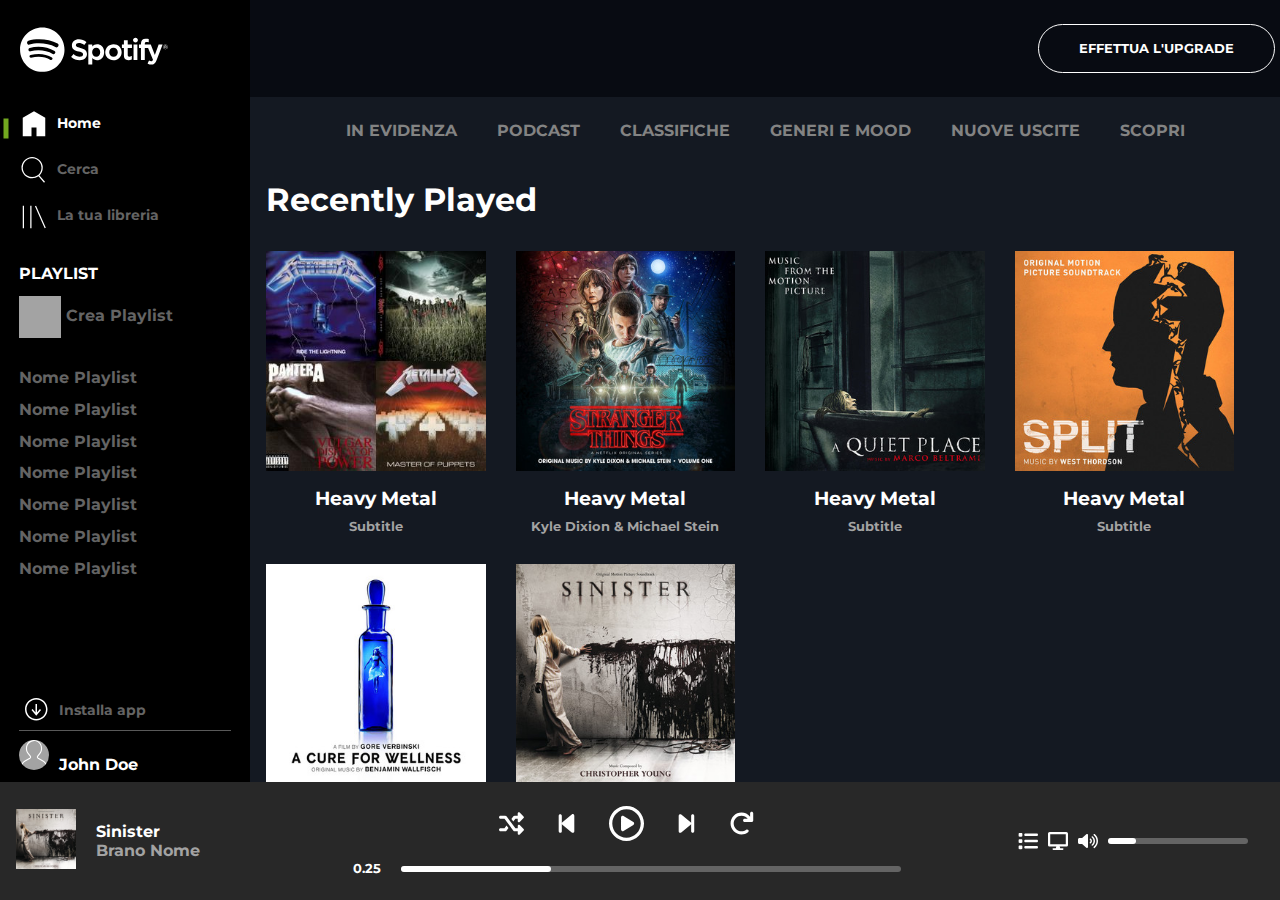
==== index.html @ 0436dc45 "Added other songs row" ====
<!DOCTYPE html>
<html lang="en">

<head>
    <meta charset="UTF-8">
    <meta http-equiv="X-UA-Compatible" content="IE=edge">
    <meta name="viewport" content="width=device-width, initial-scale=1.0">
    <title>Document</title>
    <link rel="preconnect" href="https://fonts.googleapis.com">
    <link rel="preconnect" href="https://fonts.gstatic.com" crossorigin>
    <link href="https://fonts.googleapis.com/css2?family=Montserrat:wght@400;700&display=swap" rel="stylesheet">
    <link rel="stylesheet" href="https://cdnjs.cloudflare.com/ajax/libs/font-awesome/6.1.1/css/all.min.css" integrity="sha512-KfkfwYDsLkIlwQp6LFnl8zNdLGxu9YAA1QvwINks4PhcElQSvqcyVLLD9aMhXd13uQjoXtEKNosOWaZqXgel0g==" crossorigin="anonymous" referrerpolicy="no-referrer" />  
    <link rel="stylesheet" href="css/style.css">
</head>

<body>

  <!-- Main container of all the web-app-->
  <div class="app">  

    <!--  div  of  all the "upper" content-->
    <div class="flex-grow d-flex">

      <!-- sidebar -->
      <div class="sidebar">
            <!-- sidebar content -->
            <div class="sidebar-logo">
                <img class="logo" src="img/images/logo.svg" alt="logo spotify">
            </div>
            <div class="sidebar-switch-section">
                <ul>
                    <li class="text-white"><img src="img/images/home.svg"" alt=""><span class="sidebar-switch-section-name">Home</span></li>
                    <li><img src="img/images/search.svg" alt=""><span class="sidebar-switch-section-name">Cerca</span></li>
                    <li><img src="img/images/libreria.svg" alt=""><span class="sidebar-switch-section-name">La tua libreria</span></li>
                </ul>
            </div>

            <div class="playlist flex-grow">
                <h1 class="text-medium ">PLAYLIST</h1>
                <div class="playlist-square"><i class="square-add fa-solid fa-plus"></i></div>
                <span>Crea Playlist</span>

                <ol>
                    <li>Nome Playlist</li>
                    <li>Nome Playlist</li>
                    <li>Nome Playlist</li>
                    <li>Nome Playlist</li>
                    <li>Nome Playlist</li>
                    <li>Nome Playlist</li>
                    <li>Nome Playlist</li>
                </ol>
            </div>

           <div class="user-info">
               <div class="upper-info">
                <img src="img/images/download.svg" alt=""><span> Installa app</span>
                </div>
                <div class="bottom-info">
                    <img src="img/images/profile.svg" alt=""><span class="text-white">John Doe</span>
                </div>
           </div>

      </div>
      <!-- end of the sidebar -->

      <!-- app content which includes topbar and all the songs-->
      <div class="d-flex flex-grow flex-col">
        <!-- navbar with the uppgrade button -->
        <div class="topbar">
            <button>EFFETTUA L'UPGRADE</button>
        </div>
        <!-- end of the navbar -->
        
        <!-- contents of the songs and the main content of the webapp -->
        <div class="flex-grow overflow-auto songs-container">
          <!-- navbar for different categories "podcast rankings ..." -->
          <div class="nav-categories">
              <ul>
                <li>In evidenza</li>
                <li>Podcast</li>
                <li>Classifiche</li>
                <li>generi e mood</li>
                <li>nuove uscite</li>
                <li>scopri</li>
              </ul>
          </div>
          <!-- END OF NAV-CATEGORIES -->

          <!-- songs content -->
          <h1>Recently Played</h1>
          <div class="row">
            <div class="square">
              <div class="square-img">
              <img src="img/images/metal_lifting.jpg" alt="">
              </div>
              <div class="color"></div>
              <div class="square-text">
                <h1 class="">Heavy Metal</h1>
                <h2 class="text-small">Subtitle</h2>
              </div>
            </div>
            <div class="square">
              <div class="square-img">
              <img src="img/images/stranger.jpeg" alt="">
              </div>
              <div class="color"></div>
              <div class="square-text">
                <h1 class="">Heavy Metal</h1>
                <h2 class="text-small">Kyle Dixion & Michael Stein</h2>
              </div>
            </div>

            <div class="square">
              <div class="square-img">
              <img src="img/images/aquietplace.jpeg" alt="">
              </div>
              <div class="color"></div>
              <div class="square-text">
                <h1 class="">Heavy Metal</h1>
                <h2 class="text-small">Subtitle</h2>
              </div>
            </div>

            <div class="square">
              <div class="square-img">
              <img src="img/images/split.jpeg" alt="">
              </div>
              <div class="color"></div>
              <div class="square-text">
                <h1 class="">Heavy Metal</h1>
                <h2 class="text-small">Subtitle</h2>
              </div>
            </div>
            

            <div class="square">
              <div class="square-img">
              <img src="img/images/cure.jpeg" alt="">
              </div>
              <div class="color"></div>
              <div class="square-text">
                <h1 class="">Heavy Metal</h1>
                <h2 class="text-small">Subtitle</h2>
              </div>
            </div>


            
            <div class="square">
              <div class="square-img">
              <img src="img/images/sinister.jpeg" alt="">
              </div>
              <div class="color"></div>
              <div class="square-text">
                <h1 class="">Heavy Metal</h1>
                <h2 class="text-small">Subtitle</h2>
              </div>
            </div>
          </div>

          <h1>Recently Played</h1>
          <div class="row">
            <div class="square">
              <div class="square-img">
              <img src="img/images/metal_lifting.jpg" alt="">
              </div>
              <div class="color"></div>
              <div class="square-text">
                <h1 class="">Heavy Metal</h1>
                <h2 class="text-small">Subtitle</h2>
              </div>
            </div>
            <div class="square">
              <div class="square-img">
              <img src="img/images/stranger.jpeg" alt="">
              </div>
              <div class="color"></div>
              <div class="square-text">
                <h1 class="">Heavy Metal</h1>
                <h2 class="text-small">Kyle Dixion & Michael Stein</h2>
              </div>
            </div>

            <div class="square">
              <div class="square-img">
              <img src="img/images/aquietplace.jpeg" alt="">
              </div>
              <div class="color"></div>
              <div class="square-text">
                <h1 class="">Heavy Metal</h1>
                <h2 class="text-small">Subtitle</h2>
              </div>
            </div>

            <div class="square">
              <div class="square-img">
              <img src="img/images/split.jpeg" alt="">
              </div>
              <div class="color"></div>
              <div class="square-text">
                <h1 class="">Heavy Metal</h1>
                <h2 class="text-small">Subtitle</h2>
              </div>
            </div>
            

            <div class="square">
              <div class="square-img">
              <img src="img/images/cure.jpeg" alt="">
              </div>
              <div class="color"></div>
              <div class="square-text">
                <h1 class="">Heavy Metal</h1>
                <h2 class="text-small">Subtitle</h2>
              </div>
            </div>


            
            <div class="square">
              <div class="square-img">
              <img src="img/images/sinister.jpeg" alt="">
              </div>
              <div class="color"></div>
              <div class="square-text">
                <h1 class="">Heavy Metal</h1>
                <h2 class="text-small">Subtitle</h2>
              </div>
            </div>
          </div>




          








        </div>
          <!-- ends of the song content -->

      </div>
    </div>
    <!-- end of the "upper" content -->

    <!-- bottom player of the songs -->
    <div class="bottom-player">
      <div class="player-content">
        <div class="player-left">
            <div class="player-left-img">
              <img src="img/images/sinister.jpeg" alt="">
            </div>
            <div class="player-left-title">
              <h1 class="text-medium">Sinister</h1>
              <h2 class="text-medium">Brano Nome</h2>
            </div>
            <div class="player-left-icons">
              <i class="fa-regular fa-heart"></i>
              <i class="fa-regular fa-folder"></i>
            </div>

        </div>

        <div class="player-middle">
            <div class="player-middle-top">
              <svg xmlns="http://www.w3.org/2000/svg" viewBox="0 0 512 512"><!--! Font Awesome Pro 6.1.1 by @fontawesome - https://fontawesome.com License - https://fontawesome.com/license (Commercial License) Copyright 2022 Fonticons, Inc. --><path d="M424.1 287c-15.13-15.12-40.1-4.426-40.1 16.97V352H336L153.6 108.8C147.6 100.8 138.1 96 128 96H32C14.31 96 0 110.3 0 128s14.31 32 32 32h80l182.4 243.2C300.4 411.3 309.9 416 320 416h63.97v47.94c0 21.39 25.86 32.12 40.99 17l79.1-79.98c9.387-9.387 9.387-24.59 0-33.97L424.1 287zM336 160h47.97v48.03c0 21.39 25.87 32.09 40.1 16.97l79.1-79.98c9.387-9.391 9.385-24.59-.0013-33.97l-79.1-79.98c-15.13-15.12-40.99-4.391-40.99 17V96H320c-10.06 0-19.56 4.75-25.59 12.81L254 162.7L293.1 216L336 160zM112 352H32c-17.69 0-32 14.31-32 32s14.31 32 32 32h96c10.06 0 19.56-4.75 25.59-12.81l40.4-53.87L154 296L112 352z"/></svg>
              <svg xmlns="http://www.w3.org/2000/svg" viewBox="0 0 320 512"><!--! Font Awesome Pro 6.1.1 by @fontawesome - https://fontawesome.com License - https://fontawesome.com/license (Commercial License) Copyright 2022 Fonticons, Inc. --><path d="M31.1 64.03c-17.67 0-31.1 14.33-31.1 32v319.9c0 17.67 14.33 32 32 32C49.67 447.1 64 433.6 64 415.1V96.03C64 78.36 49.67 64.03 31.1 64.03zM267.5 71.41l-192 159.1C67.82 237.8 64 246.9 64 256c0 9.094 3.82 18.18 11.44 24.62l192 159.1c20.63 17.12 52.51 2.75 52.51-24.62v-319.9C319.1 68.66 288.1 54.28 267.5 71.41z"/></svg>
              <svg xmlns="http://www.w3.org/2000/svg" viewBox="0 0 512 512"><!--! Font Awesome Pro 6.1.1 by @fontawesome - https://fontawesome.com License - https://fontawesome.com/license (Commercial License) Copyright 2022 Fonticons, Inc. --><path d="M188.3 147.1C195.8 142.8 205.1 142.1 212.5 147.5L356.5 235.5C363.6 239.9 368 247.6 368 256C368 264.4 363.6 272.1 356.5 276.5L212.5 364.5C205.1 369 195.8 369.2 188.3 364.9C180.7 360.7 176 352.7 176 344V167.1C176 159.3 180.7 151.3 188.3 147.1V147.1zM512 256C512 397.4 397.4 512 256 512C114.6 512 0 397.4 0 256C0 114.6 114.6 0 256 0C397.4 0 512 114.6 512 256zM256 48C141.1 48 48 141.1 48 256C48 370.9 141.1 464 256 464C370.9 464 464 370.9 464 256C464 141.1 370.9 48 256 48z"/></svg>
              <svg xmlns="http://www.w3.org/2000/svg" viewBox="0 0 320 512"><!--! Font Awesome Pro 6.1.1 by @fontawesome - https://fontawesome.com License - https://fontawesome.com/license (Commercial License) Copyright 2022 Fonticons, Inc. --><path d="M287.1 447.1c17.67 0 31.1-14.33 31.1-32V96.03c0-17.67-14.33-32-32-32c-17.67 0-31.1 14.33-31.1 31.1v319.9C255.1 433.6 270.3 447.1 287.1 447.1zM52.51 440.6l192-159.1c7.625-6.436 11.43-15.53 11.43-24.62c0-9.094-3.809-18.18-11.43-24.62l-192-159.1C31.88 54.28 0 68.66 0 96.03v319.9C0 443.3 31.88 457.7 52.51 440.6z"/></svg>
              <svg xmlns="http://www.w3.org/2000/svg" viewBox="0 0 512 512"><!--! Font Awesome Pro 6.1.1 by @fontawesome - https://fontawesome.com License - https://fontawesome.com/license (Commercial License) Copyright 2022 Fonticons, Inc. --><path d="M496 48V192c0 17.69-14.31 32-32 32H320c-17.69 0-32-14.31-32-32s14.31-32 32-32h63.39c-29.97-39.7-77.25-63.78-127.6-63.78C167.7 96.22 96 167.9 96 256s71.69 159.8 159.8 159.8c34.88 0 68.03-11.03 95.88-31.94c14.22-10.53 34.22-7.75 44.81 6.375c10.59 14.16 7.75 34.22-6.375 44.81c-39.03 29.28-85.36 44.86-134.2 44.86C132.5 479.9 32 379.4 32 256s100.5-223.9 223.9-223.9c69.15 0 134 32.47 176.1 86.12V48c0-17.69 14.31-32 32-32S496 30.31 496 48z"/></svg>
            </div>  
            <div class="player-middle-bottom">
              <span class="text-white text-small">0.25</span>
              <div class="timebar">
                <div class="timebar-i"></div>
              </div>
            </div>
        </div>


        <div class="player-right">
          <svg xmlns="http://www.w3.org/2000/svg" viewBox="0 0 512 512"><!--! Font Awesome Pro 6.1.1 by @fontawesome - https://fontawesome.com License - https://fontawesome.com/license (Commercial License) Copyright 2022 Fonticons, Inc. --><path d="M88 48C101.3 48 112 58.75 112 72V120C112 133.3 101.3 144 88 144H40C26.75 144 16 133.3 16 120V72C16 58.75 26.75 48 40 48H88zM480 64C497.7 64 512 78.33 512 96C512 113.7 497.7 128 480 128H192C174.3 128 160 113.7 160 96C160 78.33 174.3 64 192 64H480zM480 224C497.7 224 512 238.3 512 256C512 273.7 497.7 288 480 288H192C174.3 288 160 273.7 160 256C160 238.3 174.3 224 192 224H480zM480 384C497.7 384 512 398.3 512 416C512 433.7 497.7 448 480 448H192C174.3 448 160 433.7 160 416C160 398.3 174.3 384 192 384H480zM16 232C16 218.7 26.75 208 40 208H88C101.3 208 112 218.7 112 232V280C112 293.3 101.3 304 88 304H40C26.75 304 16 293.3 16 280V232zM88 368C101.3 368 112 378.7 112 392V440C112 453.3 101.3 464 88 464H40C26.75 464 16 453.3 16 440V392C16 378.7 26.75 368 40 368H88z"/></svg>
          <svg xmlns="http://www.w3.org/2000/svg" viewBox="0 0 576 512"><!--! Font Awesome Pro 6.1.1 by @fontawesome - https://fontawesome.com License - https://fontawesome.com/license (Commercial License) Copyright 2022 Fonticons, Inc. --><path d="M528 0h-480C21.5 0 0 21.5 0 48v320C0 394.5 21.5 416 48 416h192L224 464H152C138.8 464 128 474.8 128 488S138.8 512 152 512h272c13.25 0 24-10.75 24-24s-10.75-24-24-24H352L336 416h192c26.5 0 48-21.5 48-48v-320C576 21.5 554.5 0 528 0zM512 352H64V64h448V352z"/></svg>
          <svg xmlns="http://www.w3.org/2000/svg" viewBox="0 0 640 512"><!--! Font Awesome Pro 6.1.1 by @fontawesome - https://fontawesome.com License - https://fontawesome.com/license (Commercial License) Copyright 2022 Fonticons, Inc. --><path d="M412.6 182c-10.28-8.334-25.41-6.867-33.75 3.402c-8.406 10.24-6.906 25.35 3.375 33.74C393.5 228.4 400 241.8 400 255.1c0 14.17-6.5 27.59-17.81 36.83c-10.28 8.396-11.78 23.5-3.375 33.74c4.719 5.806 11.62 8.802 18.56 8.802c5.344 0 10.75-1.779 15.19-5.399C435.1 311.5 448 284.6 448 255.1S435.1 200.4 412.6 182zM473.1 108.2c-10.22-8.334-25.34-6.898-33.78 3.34c-8.406 10.24-6.906 25.35 3.344 33.74C476.6 172.1 496 213.3 496 255.1s-19.44 82.1-53.31 110.7c-10.25 8.396-11.75 23.5-3.344 33.74c4.75 5.775 11.62 8.771 18.56 8.771c5.375 0 10.75-1.779 15.22-5.431C518.2 366.9 544 313 544 255.1S518.2 145 473.1 108.2zM534.4 33.4c-10.22-8.334-25.34-6.867-33.78 3.34c-8.406 10.24-6.906 25.35 3.344 33.74C559.9 116.3 592 183.9 592 255.1s-32.09 139.7-88.06 185.5c-10.25 8.396-11.75 23.5-3.344 33.74C505.3 481 512.2 484 519.2 484c5.375 0 10.75-1.779 15.22-5.431C601.5 423.6 640 342.5 640 255.1S601.5 88.34 534.4 33.4zM301.2 34.98c-11.5-5.181-25.01-3.076-34.43 5.29L131.8 160.1H48c-26.51 0-48 21.48-48 47.96v95.92c0 26.48 21.49 47.96 48 47.96h83.84l134.9 119.8C272.7 477 280.3 479.8 288 479.8c4.438 0 8.959-.9314 13.16-2.835C312.7 471.8 320 460.4 320 447.9V64.12C320 51.55 312.7 40.13 301.2 34.98z"/></svg>
          <div class="timebar">
            <div class="timebar-i"></div>
          </div>
        </div>

    </div>

  </div>











  </div>

</body>

</html>
---- css/style.css ----
/* Utilities classes and base structure styles  */

* {
  margin : 0 ; 
  padding : 0 ; 
  box-sizing : border-box ;
  font-family: 'Montserrat', sans-serif;
  font-weight: bold;
}

:root {
    --color-main : #141922;
    --color-player : #282828;
    --color-bar : #080B12;
    --color-black : #000000;
    --color-gray : #646464;
    --color-gray-light : #A3A3A3;
    --color-white : #fff;
    --text-medium : 1rem ;
    --text-big : 2.4rem ; 
    --text-small : 0.8rem;

}



.text-medium {
    font-size: var(--text-medium);
}

.text-big {
    font-size: var(--text-big);
}

.text-small {
    font-size: var(--text-small);
}

.text-white {
    color: #fff;
}


h1 {
    color: #fff;
}

h2 {
    color: #A3A3A3;
}

ul li , ol li {
    list-style-type: none;
}




.app {
    height: 100vh;
    display: flex;
    flex-direction: column;
}

.flex-grow {
    flex-grow: 1;
    overflow: hidden;
}

.d-flex {
    display: flex;
}

.flex-col {
    flex-direction: column;
}

.overflow-auto {
    overflow: auto;
}

.bottom-player {
    padding: 1.5rem 0;
    flex-shrink: 0;
    background: var(--color-player);
}


.topbar {
    padding: 1.5rem 0;
    flex-shrink: 0;
    background: var(--color-bar);
}
    
.sidebar {
    display: flex;
    flex-direction: column;
    flex-shrink: 0;
    width: 250px;
    background: var(--color-black);
    color: var(--color-gray);
    font-size: var(--text-medium);
    
}
  
.songs-container {
    background: var(--color-main);
}





/* ------------------------------------------  */

/* SIDEBAR STYLE */


.sidebar {
    padding: 0.5rem 1.2rem;
    gap: 25px;
}

.sidebar img:not(.logo) {
    width: 30px;
}

.logo {
    width: 150px;
    padding-top: 1.2rem;
}

.sidebar-switch-section ul li {
    padding: 0.5rem 0;
}

.sidebar-switch-section ul li:hover{
    color: var(--color-white);
    cursor: pointer;
}

.sidebar-switch-section ul li:first-child {
    position: relative;
}

.sidebar-switch-section ul li:first-child::after {
    content: '';
    width: 20px;
    height: 30px;
    transform: rotate(90deg) translateY(150px);
    border-bottom: solid 5px #72A81F;
    position: absolute;
    right: 50px;
    top: 10px ;
}


.sidebar-switch-section ul li img {
   margin-right: 0.5rem;
   vertical-align: middle;
}

.sidebar-switch-section ul li span {
    font-size: 0.9rem;
}

.playlist-square {
    width: 20px;
    height: 20px;
    background: var(--color-gray-light);
    font-size: 1.7rem;
    color: var(--color-black);
    text-align: center;
    font-weight: 700;
    padding: 1.3rem;
    position: relative;
    display: inline-block;
    margin-right: 0;
    vertical-align: middle;
}

.playlist-square i { 
    position: absolute;
    top: 50%;
    left: 50%;
    transform: translate(-50% , -50%);
}

.playlist-square:hover{
    background: var(--color-white);
    cursor: pointer;
}

.playlist-square:hover + span{
    color: var(--color-white);
    cursor: pointer;
}

.playlist h1 {
    margin-bottom: 0.8rem;
}

.playlist ol {
    margin-top: 1.5rem;
}

.playlist ol li{
    padding: 0.4rem 0;
}

.playlist ol li:hover{
    color: var(--color-white);
    cursor: pointer;
}


.user-info .upper-info {
    display: flex;
    gap: 10px;
    border-bottom: 1px solid rgba(100, 100, 100, 0.894);
    font-size: 0.9rem;
    align-items: center;
    padding-bottom: 0.3rem;
}

.user-info .upper-info img {
    vertical-align: middle;
}

.user-info .upper-info span:hover{
    color: var(--color-white);
    cursor: pointer;
}

.user-info .bottom-info {
   padding-top: 0.3rem;
    

}

.user-info .bottom-info img {
    margin-top: 0.3rem;
    width: 30px;
    height: 30px;
    border-radius: 50%;
    background: var(--color-gray-light);
    margin-right: 10px;
    
}


/* -------------------------------------------- */


/* TOPBAR STYLE */


.topbar button {
    float: right;
    border-radius: 25px;
    border: 1px solid #fff;
    background: transparent;
    color: #fff;
    margin-right: 0.3rem;
    font-size: 0.8rem;
    text-align: center;
    padding: 1rem 2.5rem;
}


.topbar button:hover {
    transform: scale(1.1);
}

/* -------------------------------------------- */


/* NAV CATEGORIES  STYLE */

.nav-categories {
    color: var(--color-gray-light);
    gap: 20px;
    font-size: 1rem;
    text-transform: uppercase;
}

.nav-categories ul {
    display: flex;
    flex-wrap: wrap;
    justify-content: center;
    align-items: center;
    padding: 0.1rem;
    color: rgb(131, 131, 131);
    padding: 1.5rem 1rem;
    gap: 40px;
}

.nav-categories ul li:hover{
    color: var(--color-white);
    cursor: pointer;
}

/* -------------------------------------------- */


/* SONGS CONTENT STYLE */


.songs-container h1 {
    padding: 1rem;
}


.row {
    display: flex;
    padding: 1rem;
    flex-wrap: wrap;
    gap : 30px ;

}



.square {
    aspect-ratio: 1/1;
    flex-basis: calc(100% / 6 - 30px );   
}



.square img {
    width: 100%;
    display: block;
}

.square .square-text {
    text-align: center;
    font-size: 0.6rem;
}

.square .square-text h1{
    padding-bottom: 0.6rem;
    font-size: 1.175rem;
}

.square-img {
    position: relative;
}

.square-img:hover::before  {
    cursor: pointer;
    content: "";
    position: absolute;
    top: 0;
    left: 0;
    bottom: 0;
    right: 0;
    background: rgba(0,0,0,0.5);
}


.square-img:hover::after  {
    font-family: "Font Awesome 5 Free";
    content: "\f144"; 
    position: absolute;
    font-size: 4rem;
    color: #fff;
    top: 50%;
    left: 50%;
    transform: translate(-50% , -50%);
}




@media screen and (max-width : 1300px) {

    .square {
        flex-basis: calc(100% / 4 - 30px);
    }
    
}


@media screen and (max-width : 900px) {

    .square {
        flex-basis: calc(100% / 2 - 30px);
    }
    
}


/* -------------------------------------------- */


/* PLAYERBAR SECTION STYLE */




.player-content {
    justify-content: space-between;
    display: flex;
    gap: 50px;
}


.player-left {
    padding: 0 1rem;
    display: flex;
    gap: 20px;
    align-items: center;
}

.player-left img {
    width: 60px;
   
}

.player-left-icons {
   padding-left: 1rem;
   display: flex;
   gap: 15px;
}

.player-left i{
    color: rgba(242, 242, 242, 0.525);
}


.player-middle {
    flex-grow: 1;
    display: flex;
    align-items: center;
    flex-direction: column;
    gap: 15px;
}

.player-middle-top {
    display: flex;
    gap: 30px;
    align-items: center;
    justify-content: center;
}

.player-middle-bottom {
    display: flex;
    gap: 20px;
    justify-content: center;
    align-items: center;
    margin-top: 0.3rem;
}

.player-middle svg {
    fill: #fff;
    width: 25px;
    height: 25px;
}

.player-middle svg:nth-child(3) {
    fill: #fff;
    width: 35px;
    height: 35px;
}

.timebar {
    height: 6px;
    border-radius: 20px;
    border: none;
    background: var(--color-gray);
  
}

.timebar-i {
    height: 6px;
    border-radius: 20px;
    border: none;
    background: #fff;
    width: 30%;
    
}

.player-middle .timebar {
    width: 500px;
}


.player-right {
    padding: 1rem 2rem;
    display: flex;
    align-items: center;
    gap: 10px;
}

.player-right svg {
    width: 20px;
    height: 20px;
    fill: #fff;
}

.player-right .timebar {
    width: 140px;
}

.player-right .timebar-i {
    width: 20%;
}

/* -------------------------------------------- */
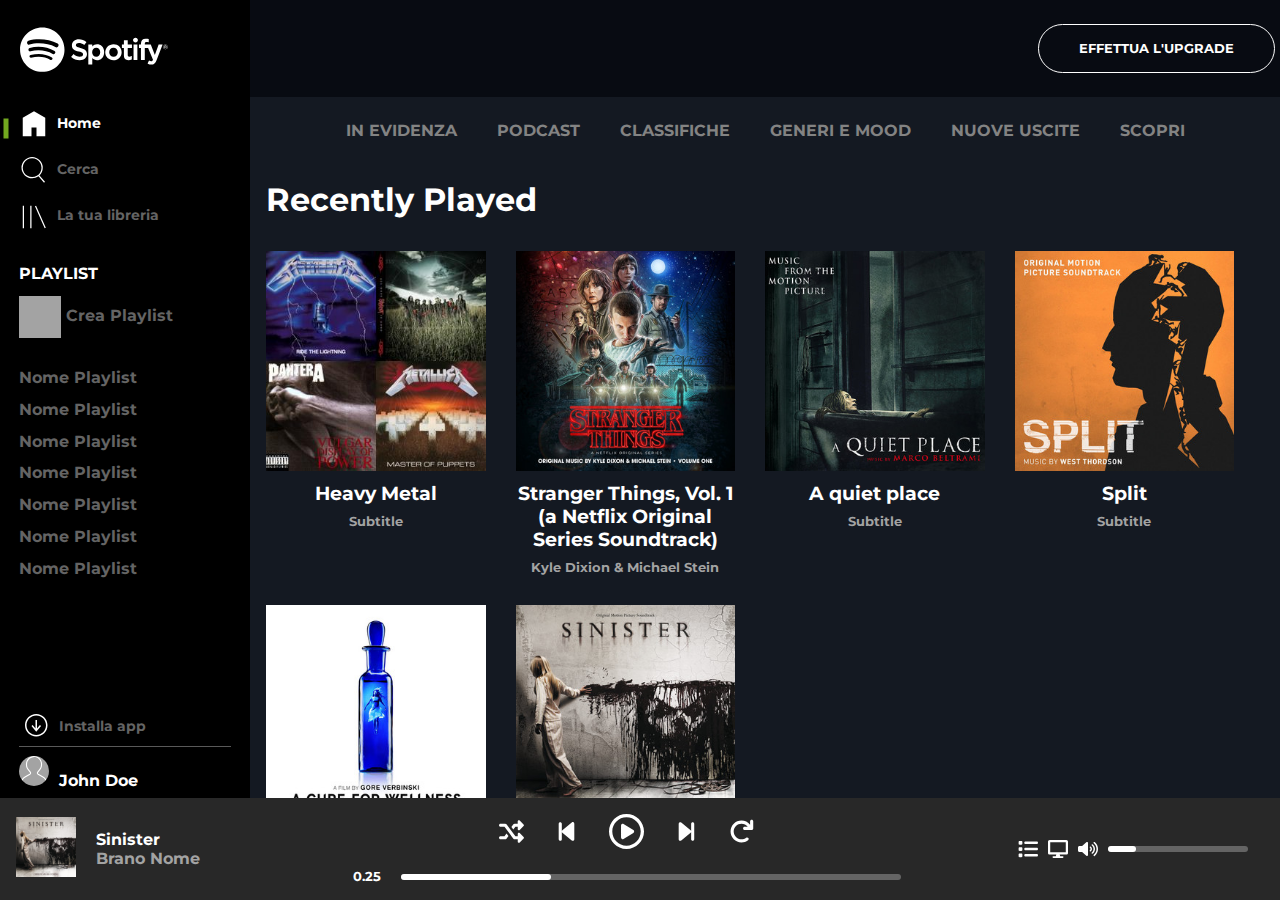
==== commit b36136b1: "Completed song section (still not very responsive)" ====
--- a/index.html
+++ b/index.html
@@ -26,6 +26,7 @@
             <!-- sidebar content -->
             <div class="sidebar-logo">
                 <img class="logo" src="img/images/logo.svg" alt="logo spotify">
+                <img src="img/images/logo-small.svg" alt="" class="logo-small">
             </div>
             <div class="sidebar-switch-section">
                 <ul>
@@ -87,7 +88,9 @@
           <!-- END OF NAV-CATEGORIES -->
 
           <!-- songs content -->
-          <h1>Recently Played</h1>
+          <div class="headings">
+            <h1>Recently Played</h1>
+          </div>
           <div class="row">
             <div class="square">
               <div class="square-img">
@@ -105,7 +108,7 @@
               </div>
               <div class="color"></div>
               <div class="square-text">
-                <h1 class="">Heavy Metal</h1>
+                <h1 class="">Stranger Things, Vol. 1 (a Netflix Original Series Soundtrack)</h1>
                 <h2 class="text-small">Kyle Dixion & Michael Stein</h2>
               </div>
             </div>
@@ -116,7 +119,7 @@
               </div>
               <div class="color"></div>
               <div class="square-text">
-                <h1 class="">Heavy Metal</h1>
+                <h1 class="">A quiet place</h1>
                 <h2 class="text-small">Subtitle</h2>
               </div>
             </div>
@@ -127,7 +130,7 @@
               </div>
               <div class="color"></div>
               <div class="square-text">
-                <h1 class="">Heavy Metal</h1>
+                <h1 class="">Split</h1>
                 <h2 class="text-small">Subtitle</h2>
               </div>
             </div>
@@ -139,7 +142,7 @@
               </div>
               <div class="color"></div>
               <div class="square-text">
-                <h1 class="">Heavy Metal</h1>
+                <h1 class="">A cure for wellness</h1>
                 <h2 class="text-small">Subtitle</h2>
               </div>
             </div>
@@ -152,82 +155,62 @@
               </div>
               <div class="color"></div>
               <div class="square-text">
-                <h1 class="">Heavy Metal</h1>
-                <h2 class="text-small">Subtitle</h2>
-              </div>
-            </div>
-          </div>
-
-          <h1>Recently Played</h1>
+                <h1 class="">Sinister</h1>
+                <h2 class="text-small">Subtitle</h2>
+              </div>
+            </div>
+          </div>
+
+          <div class="headings">
+          <h1>Creato per John Doe</h1>
+          <h2>Più ascolti più saranno accurati i suggerimenti</h2>
+          </div>
           <div class="row">
             <div class="square">
               <div class="square-img">
-              <img src="img/images/metal_lifting.jpg" alt="">
-              </div>
-              <div class="color"></div>
-              <div class="square-text">
-                <h1 class="">Heavy Metal</h1>
-                <h2 class="text-small">Subtitle</h2>
-              </div>
-            </div>
-            <div class="square">
-              <div class="square-img">
-              <img src="img/images/stranger.jpeg" alt="">
-              </div>
-              <div class="color"></div>
-              <div class="square-text">
-                <h1 class="">Heavy Metal</h1>
-                <h2 class="text-small">Kyle Dixion & Michael Stein</h2>
-              </div>
-            </div>
-
-            <div class="square">
-              <div class="square-img">
-              <img src="img/images/aquietplace.jpeg" alt="">
-              </div>
-              <div class="color"></div>
-              <div class="square-text">
-                <h1 class="">Heavy Metal</h1>
-                <h2 class="text-small">Subtitle</h2>
-              </div>
-            </div>
-
-            <div class="square">
-              <div class="square-img">
-              <img src="img/images/split.jpeg" alt="">
-              </div>
-              <div class="color"></div>
-              <div class="square-text">
-                <h1 class="">Heavy Metal</h1>
-                <h2 class="text-small">Subtitle</h2>
-              </div>
-            </div>
-            
-
-            <div class="square">
-              <div class="square-img">
-              <img src="img/images/cure.jpeg" alt="">
-              </div>
-              <div class="color"></div>
-              <div class="square-text">
-                <h1 class="">Heavy Metal</h1>
-                <h2 class="text-small">Subtitle</h2>
-              </div>
-            </div>
-
-
-            
-            <div class="square">
-              <div class="square-img">
-              <img src="img/images/sinister.jpeg" alt="">
-              </div>
-              <div class="color"></div>
-              <div class="square-text">
-                <h1 class="">Heavy Metal</h1>
-                <h2 class="text-small">Subtitle</h2>
-              </div>
-            </div>
-          </div>
+              <img src="img/images/radar.jpeg" alt="">
+              </div>
+              <div class="color"></div>
+              <div class="square-text">
+                <h1 class="">Release Radar</h1>
+              </div>
+            </div>
+            <div class="square">
+              <div class="square-img">
+              <img src="img/images/mixdaily.jpeg" alt="">
+              </div>
+              <div class="color"></div>
+              <div class="square-text">
+                <h1 class="">Daily Mix 1</h1>
+              </div>
+            </div>
+          </div>
+
+
+          <div class="headings">
+            <h1>Artisti più popolari</h1>
+            <h2>Più ascolti più saranno accurati i suggerimenti</h2>
+            </div>
+            <div class="row">
+              <div class="square">
+                <div class="square-img">
+                <img src="img/images/youg.jpeg" class="border-r-50" alt="">
+                </div>
+                <div class="color"></div>
+                <div class="square-text">
+                  <h1 class="">Lana Del Rey</h1>
+                </div>
+              </div>
+              <div class="square">
+                <div class="square-img">
+                <img src="img/images/einaudi.jpeg" class="border-r-50" alt="">
+                </div>
+                <div class="color"></div>
+                <div class="square-text">
+                  <h1 class="">Ludovico Einauidi</h1>
+                </div>
+              </div>
+            </div>
 
 
 
--- a/css/style.css
+++ b/css/style.css
@@ -53,7 +53,9 @@
     list-style-type: none;
 }
 
-
+.border-r-50 {
+    border-radius: 50%;
+}
 
 
 .app {
@@ -80,7 +82,7 @@
 }
 
 .bottom-player {
-    padding: 1.5rem 0;
+    padding: 1rem 0;
     flex-shrink: 0;
     background: var(--color-player);
 }
@@ -121,13 +123,18 @@
     gap: 25px;
 }
 
-.sidebar img:not(.logo) {
+.sidebar img:not(.logo):not(.logo-small) {
     width: 30px;
 }
 
 .logo {
     width: 150px;
     padding-top: 1.2rem;
+
+}
+
+.logo-small {
+    display: none;
 }
 
 .sidebar-switch-section ul li {
@@ -306,9 +313,17 @@
 /* SONGS CONTENT STYLE */
 
 
-.songs-container h1 {
+.headings {
     padding: 1rem;
 }
+
+.headings h2 {
+    margin-top: 0.5rem;
+    font-size: 0.9rem;
+    color: var(--color-gray);
+}
+
+
 
 
 .row {
@@ -345,6 +360,7 @@
 
 .square-img {
     position: relative;
+    margin-bottom: 0.7rem;
 }
 
 .square-img:hover::before  {
@@ -371,8 +387,6 @@
 }
 
 
-
-
 @media screen and (max-width : 1300px) {
 
     .square {
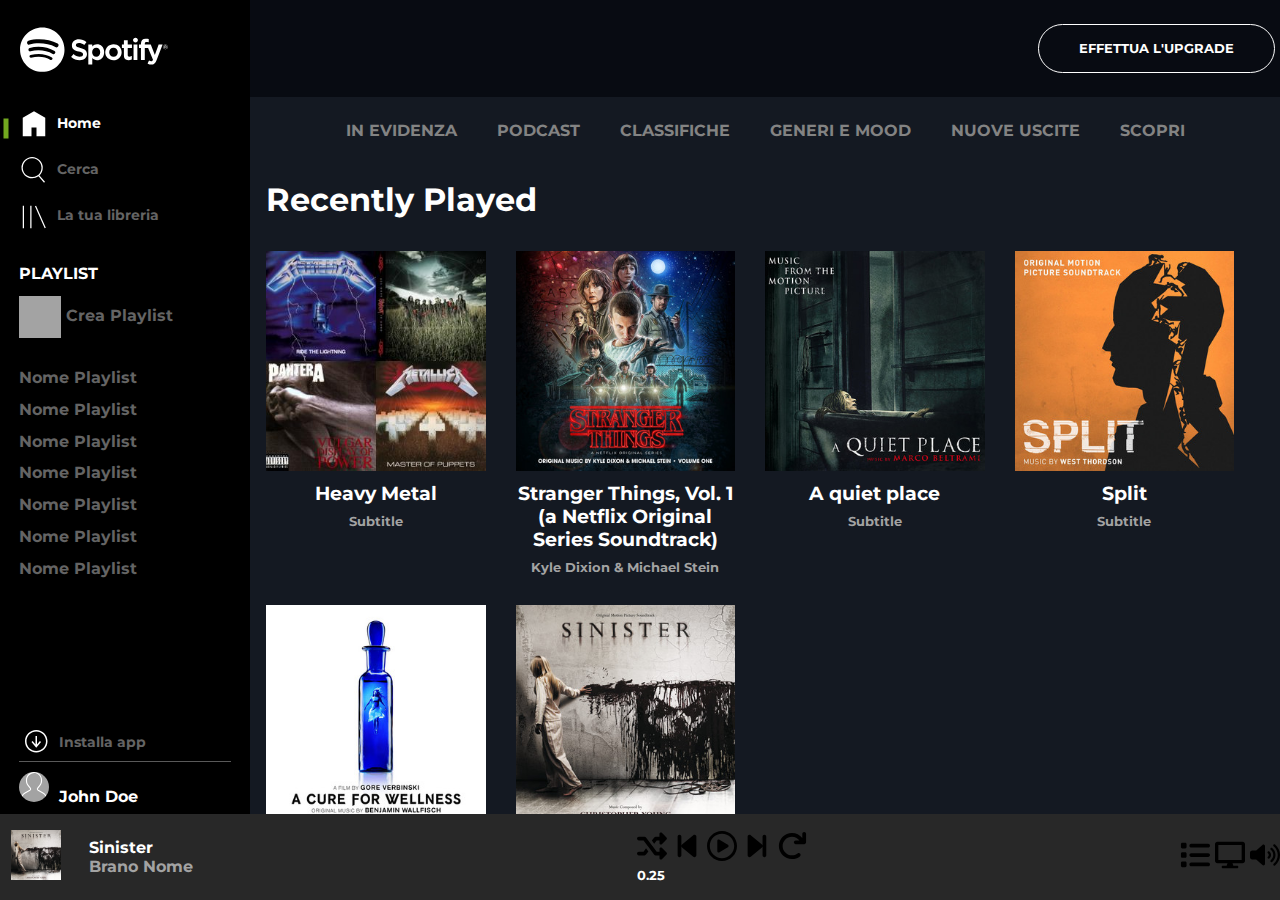
==== commit 707f011c: "Modified css structure of the bottom player" ====
--- a/index.html
+++ b/index.html
@@ -96,7 +96,6 @@
               <div class="square-img">
               <img src="img/images/metal_lifting.jpg" alt="">
               </div>
-              <div class="color"></div>
               <div class="square-text">
                 <h1 class="">Heavy Metal</h1>
                 <h2 class="text-small">Subtitle</h2>
@@ -106,7 +105,6 @@
               <div class="square-img">
               <img src="img/images/stranger.jpeg" alt="">
               </div>
-              <div class="color"></div>
               <div class="square-text">
                 <h1 class="">Stranger Things, Vol. 1 (a Netflix Original Series Soundtrack)</h1>
                 <h2 class="text-small">Kyle Dixion & Michael Stein</h2>
@@ -117,7 +115,6 @@
               <div class="square-img">
               <img src="img/images/aquietplace.jpeg" alt="">
               </div>
-              <div class="color"></div>
               <div class="square-text">
                 <h1 class="">A quiet place</h1>
                 <h2 class="text-small">Subtitle</h2>
@@ -128,7 +125,6 @@
               <div class="square-img">
               <img src="img/images/split.jpeg" alt="">
               </div>
-              <div class="color"></div>
               <div class="square-text">
                 <h1 class="">Split</h1>
                 <h2 class="text-small">Subtitle</h2>
@@ -140,7 +136,6 @@
               <div class="square-img">
               <img src="img/images/cure.jpeg" alt="">
               </div>
-              <div class="color"></div>
               <div class="square-text">
                 <h1 class="">A cure for wellness</h1>
                 <h2 class="text-small">Subtitle</h2>
@@ -153,7 +148,6 @@
               <div class="square-img">
               <img src="img/images/sinister.jpeg" alt="">
               </div>
-              <div class="color"></div>
               <div class="square-text">
                 <h1 class="">Sinister</h1>
                 <h2 class="text-small">Subtitle</h2>
@@ -170,7 +164,6 @@
               <div class="square-img">
               <img src="img/images/radar.jpeg" alt="">
               </div>
-              <div class="color"></div>
               <div class="square-text">
                 <h1 class="">Release Radar</h1>
               </div>
@@ -179,7 +172,6 @@
               <div class="square-img">
               <img src="img/images/mixdaily.jpeg" alt="">
               </div>
-              <div class="color"></div>
               <div class="square-text">
                 <h1 class="">Daily Mix 1</h1>
               </div>
@@ -193,37 +185,22 @@
             </div>
             <div class="row">
               <div class="square">
-                <div class="square-img">
+                <div class="square-img" id="circle-img">
                 <img src="img/images/youg.jpeg" class="border-r-50" alt="">
                 </div>
-                <div class="color"></div>
                 <div class="square-text">
                   <h1 class="">Lana Del Rey</h1>
                 </div>
               </div>
               <div class="square">
-                <div class="square-img">
+                <div class="square-img" id="circle-img">
                 <img src="img/images/einaudi.jpeg" class="border-r-50" alt="">
                 </div>
-                <div class="color"></div>
                 <div class="square-text">
                   <h1 class="">Ludovico Einauidi</h1>
                 </div>
               </div>
             </div>
-
-
-
-
-          
-
-
-
-
-
-
-
-
         </div>
           <!-- ends of the song content -->
 
@@ -233,7 +210,9 @@
 
     <!-- bottom player of the songs -->
     <div class="bottom-player">
+
       <div class="player-content">
+
         <div class="player-left">
             <div class="player-left-img">
               <img src="img/images/sinister.jpeg" alt="">
@@ -246,7 +225,6 @@
               <i class="fa-regular fa-heart"></i>
               <i class="fa-regular fa-folder"></i>
             </div>
-
         </div>
 
         <div class="player-middle">
@@ -275,8 +253,10 @@
           </div>
         </div>
 
+
     </div>
 
+
   </div>
 
 
--- a/css/style.css
+++ b/css/style.css
@@ -85,6 +85,8 @@
     padding: 1rem 0;
     flex-shrink: 0;
     background: var(--color-player);
+    width: 100%;
+    overflow: hidden;
 }
 
 
@@ -372,6 +374,7 @@
     bottom: 0;
     right: 0;
     background: rgba(0,0,0,0.5);
+    
 }
 
 
@@ -384,26 +387,21 @@
     top: 50%;
     left: 50%;
     transform: translate(-50% , -50%);
-}
-
-
-@media screen and (max-width : 1300px) {
-
-    .square {
-        flex-basis: calc(100% / 4 - 30px);
-    }
-    
-}
-
-
-@media screen and (max-width : 900px) {
-
-    .square {
-        flex-basis: calc(100% / 2 - 30px);
-    }
-    
-}
-
+    
+}
+
+.square-img#circle-img:hover::before  {
+    cursor: pointer;
+    content: "";
+    position: absolute;
+    top: 0;
+    left: 0;
+    bottom: 0;
+    right: 0;
+    background: rgba(0,0,0,0.5);
+    border-radius: 50%;
+    
+}
 
 /* -------------------------------------------- */
 
@@ -411,9 +409,38 @@
 /* PLAYERBAR SECTION STYLE */
 
 
-
+svg {
+    width: 30px;
+    height: 30px;
+}
 
 .player-content {
+    display: flex;
+    justify-content: space-between;
+    align-items: center;
+}
+
+.player-left-img , .player-left-title , .player-left-icons {
+    display: inline-block;
+    margin : 0 0.7rem;
+    vertical-align: middle;
+} 
+
+.player-left-img {
+    width: 50px;
+}
+
+.player-left-img img {
+    width: 100%;
+}
+
+.player-left-icons i {
+    transform: scale(1.2);
+    padding: 0 0.5rem;
+    color: var(--color-gray-light);
+}
+
+ /* .player-content {
     justify-content: space-between;
     display: flex;
     gap: 50px;
@@ -425,6 +452,7 @@
     display: flex;
     gap: 20px;
     align-items: center;
+    max-width: 400px;
 }
 
 .player-left img {
@@ -449,6 +477,7 @@
     align-items: center;
     flex-direction: column;
     gap: 15px;
+    max-width: 600px;
 }
 
 .player-middle-top {
@@ -483,7 +512,8 @@
     border-radius: 20px;
     border: none;
     background: var(--color-gray);
-  
+    max-width: 300px;
+    width: 15%;
 }
 
 .timebar-i {
@@ -501,10 +531,10 @@
 
 
 .player-right {
-    padding: 1rem 2rem;
     display: flex;
     align-items: center;
     gap: 10px;
+    max-width: 400px;
 }
 
 .player-right svg {
@@ -519,6 +549,36 @@
 
 .player-right .timebar-i {
     width: 20%;
-}
-
-/* -------------------------------------------- */+}  */
+
+/* -------------------------------------------- */
+
+
+
+/* MEDIA QUERY */
+
+
+@media screen and (max-width : 1300px) {
+
+    .square {
+        flex-basis: calc(100% / 4 - 30px);
+    }
+    
+}
+
+
+@media screen and (max-width : 900px) {
+
+    .player-left-icons i {
+        display: block;
+        margin-bottom: 0.4rem;
+    }
+
+
+    .square {
+        flex-basis: calc(100% / 2 - 30px);
+    }
+
+
+    
+}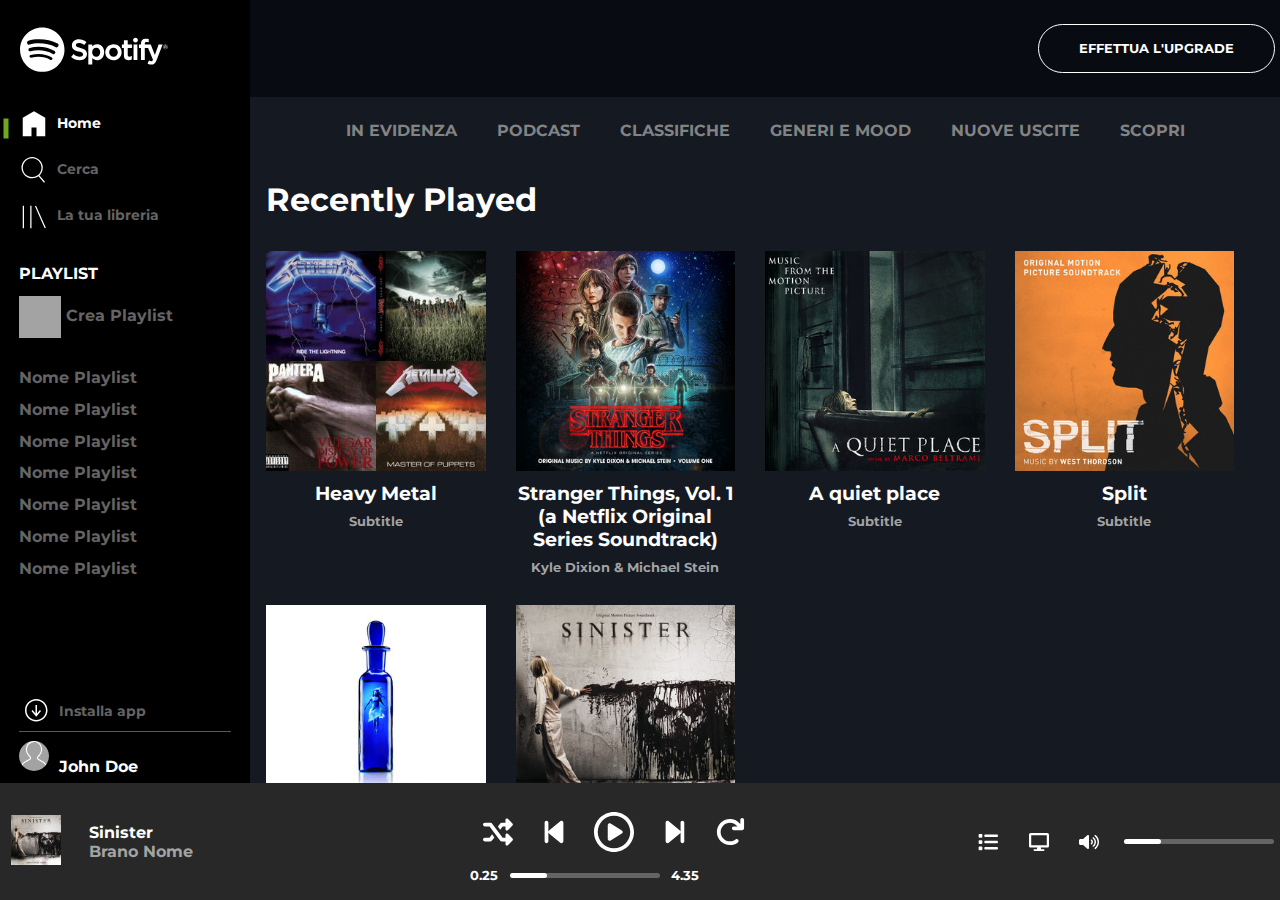
==== commit 4fcbf90f: "Almost complete player bar" ====
--- a/index.html
+++ b/index.html
@@ -240,6 +240,7 @@
               <div class="timebar">
                 <div class="timebar-i"></div>
               </div>
+              <span class="text-white text-small">4.35</span>
             </div>
         </div>
 
--- a/css/style.css
+++ b/css/style.css
@@ -432,6 +432,7 @@
 
 .player-left-img img {
     width: 100%;
+    
 }
 
 .player-left-icons i {
@@ -440,116 +441,49 @@
     color: var(--color-gray-light);
 }
 
- /* .player-content {
-    justify-content: space-between;
-    display: flex;
-    gap: 50px;
-}
-
-
-.player-left {
-    padding: 0 1rem;
-    display: flex;
-    gap: 20px;
+.player-middle-top {
+    display: flex;
     align-items: center;
-    max-width: 400px;
-}
-
-.player-left img {
-    width: 60px;
-   
-}
-
-.player-left-icons {
-   padding-left: 1rem;
-   display: flex;
-   gap: 15px;
-}
-
-.player-left i{
-    color: rgba(242, 242, 242, 0.525);
-}
-
-
-.player-middle {
-    flex-grow: 1;
-    display: flex;
-    align-items: center;
-    flex-direction: column;
-    gap: 15px;
-    max-width: 600px;
-}
-
-.player-middle-top {
-    display: flex;
-    gap: 30px;
-    align-items: center;
-    justify-content: center;
-}
-
-.player-middle-bottom {
-    display: flex;
-    gap: 20px;
-    justify-content: center;
-    align-items: center;
-    margin-top: 0.3rem;
 }
 
 .player-middle svg {
-    fill: #fff;
-    width: 25px;
-    height: 25px;
+    width: 30px;
+    height: 30px;
+    margin: 0.8rem;
+    fill: var(--color-white);
 }
 
 .player-middle svg:nth-child(3) {
-    fill: #fff;
-    width: 35px;
-    height: 35px;
+    width: 40px;
+    height: 40px;
+    
 }
 
 .timebar {
-    height: 6px;
+    width: 150px;
+    height: 5px;
     border-radius: 20px;
-    border: none;
     background: var(--color-gray);
-    max-width: 300px;
-    width: 15%;
+    display: inline-block;
+    margin: 0 0.4rem;
+    vertical-align: middle;
 }
 
 .timebar-i {
-    height: 6px;
+    width: 25%;
+    height: 5px;
     border-radius: 20px;
-    border: none;
-    background: #fff;
-    width: 30%;
-    
-}
-
-.player-middle .timebar {
-    width: 500px;
-}
-
-
-.player-right {
-    display: flex;
-    align-items: center;
-    gap: 10px;
-    max-width: 400px;
-}
+    background: var(--color-white);
+}
+
 
 .player-right svg {
     width: 20px;
     height: 20px;
-    fill: #fff;
-}
-
-.player-right .timebar {
-    width: 140px;
-}
-
-.player-right .timebar-i {
-    width: 20%;
-}  */
+    margin: 0.8rem;
+    fill: var(--color-white);
+    vertical-align: middle;
+}
 
 /* -------------------------------------------- */
 
@@ -558,27 +492,89 @@
 /* MEDIA QUERY */
 
 
-@media screen and (max-width : 1300px) {
+ @media screen and (max-width : 1300px) {
 
     .square {
         flex-basis: calc(100% / 4 - 30px);
     }
     
+} 
+
+
+
+@media screen and (max-width : 1100px) {
+
+    .square {
+        flex-basis: calc(100% / 3 - 30px);
+    }
+    
 }
 
 
 @media screen and (max-width : 900px) {
+    .square {
+        flex-basis: calc(100% / 2 - 30px);
+    }
+
 
     .player-left-icons i {
         display: block;
         margin-bottom: 0.4rem;
     }
-
-
+    
+}
+
+
+
+@media screen and (max-width : 700px) {
+
+
+
+
+    .sidebar {
+        width: 70px;
+        align-items: center;
+    }
+
+    .logo {
+        display: none;
+    }
+
+    .logo-small {
+        display: block;
+        width: 40px;
+    }
+
+    .playlist > * {
+        display: none;
+    }
+
+    .user-info .upper-info {
+        border-bottom: unset ;
+    }
+
+    .bottom-info span {
+        display: none;
+    }
+    
+    .upper-info span {
+        display: none;
+    }
+
+    .sidebar-switch-section-name {
+        display: none;
+    }
+
+}
+
+
+
+
+@media screen and (max-width : 500px) {
     .square {
-        flex-basis: calc(100% / 2 - 30px);
-    }
-
-
-    
-}+        flex-basis: calc(100% / 1 - 30px);
+    }
+    
+}
+
+
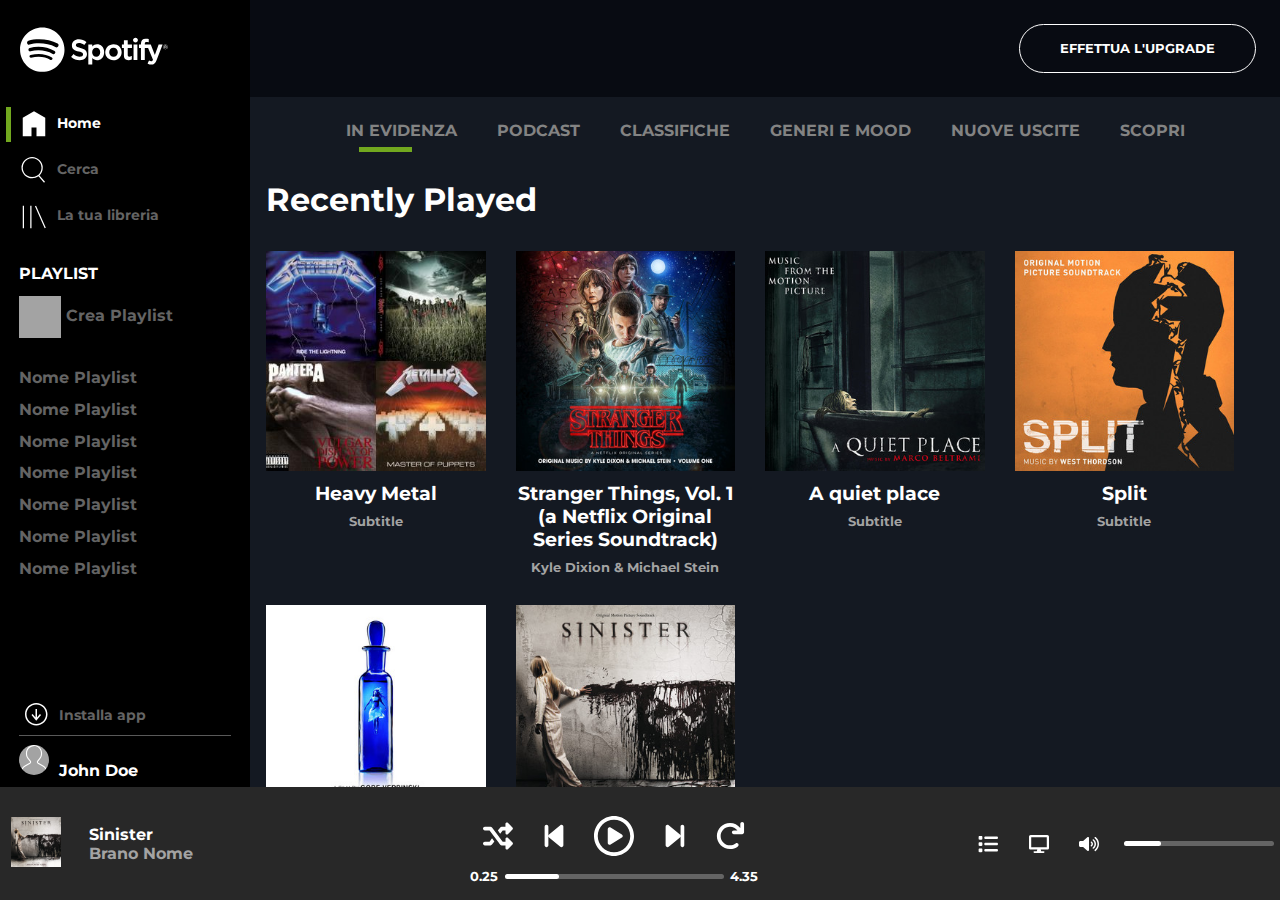
==== commit ae29aaff: "Adjusted player bar hover" ====
--- a/index.html
+++ b/index.html
@@ -239,6 +239,7 @@
               <span class="text-white text-small">0.25</span>
               <div class="timebar">
                 <div class="timebar-i"></div>
+                <div class="timebar-circle"></div>
               </div>
               <span class="text-white text-small">4.35</span>
             </div>
--- a/css/style.css
+++ b/css/style.css
@@ -154,14 +154,17 @@
 
 .sidebar-switch-section ul li:first-child::after {
     content: '';
-    width: 20px;
+    width: 35px;
     height: 30px;
     transform: rotate(90deg) translateY(150px);
     border-bottom: solid 5px #72A81F;
     position: absolute;
-    right: 50px;
-    top: 10px ;
-}
+    right: 40px;
+    top: 6px;
+
+}
+
+
 
 
 .sidebar-switch-section ul li img {
@@ -270,7 +273,7 @@
     border: 1px solid #fff;
     background: transparent;
     color: #fff;
-    margin-right: 0.3rem;
+    margin-right: 1.5rem;
     font-size: 0.8rem;
     text-align: center;
     padding: 1rem 2.5rem;
@@ -308,6 +311,27 @@
     color: var(--color-white);
     cursor: pointer;
 }
+
+
+.nav-categories ul li:first-child {
+    position: relative;
+}
+
+.nav-categories ul li:first-child::after {
+    content: '';
+    width: 53px;
+    height: 26px;
+    transform: rotate(360deg) translateY(0);
+    border-bottom: solid 5px #72A81F;
+    position: absolute;
+    right: 40%;
+}
+
+
+
+
+
+
 
 /* -------------------------------------------- */
 
@@ -426,6 +450,8 @@
     vertical-align: middle;
 } 
 
+
+
 .player-left-img {
     width: 50px;
 }
@@ -441,7 +467,19 @@
     color: var(--color-gray-light);
 }
 
+.player-left-icons i:hover , .player-left-title h2:hover {
+    color: #fff;
+}
+
+
 .player-middle-top {
+    display: flex;
+    align-items: center;
+    justify-content: center;
+}
+
+
+.player-middle-bottom {
     display: flex;
     align-items: center;
 }
@@ -459,8 +497,13 @@
     
 }
 
+
+.player-middle svg:nth-child(3):hover  {
+   transform: scale(1.2);
+    
+}
+
 .timebar {
-    width: 150px;
     height: 5px;
     border-radius: 20px;
     background: var(--color-gray);
@@ -469,12 +512,42 @@
     vertical-align: middle;
 }
 
+
 .timebar-i {
     width: 25%;
     height: 5px;
     border-radius: 20px;
     background: var(--color-white);
 }
+
+
+.player-middle .timebar {
+    width: 400px;
+    position: relative;
+}
+
+
+.timebar-circle {
+    width: 20px;
+    height: 20px;
+    border-radius: 50%;
+    background: #72A81F;
+    position: absolute;
+    bottom: -7px;
+    left: 20%;
+    display: none;
+}
+
+.player-middle .timebar:hover .timebar-i {
+    background: #72A81F;
+}
+
+.player-middle .timebar:hover .timebar-circle {
+    display: block;
+}
+
+
+
 
 
 .player-right svg {
@@ -485,6 +558,11 @@
     vertical-align: middle;
 }
 
+
+.player-right .timebar {
+    width: 150px;
+}
+
 /* -------------------------------------------- */
 
 
@@ -498,6 +576,10 @@
         flex-basis: calc(100% / 4 - 30px);
     }
     
+    .player-middle .timebar {
+        width: 100%;
+    }
+
 } 
 
 
@@ -507,6 +589,8 @@
     .square {
         flex-basis: calc(100% / 3 - 30px);
     }
+
+    
     
 }
 
@@ -517,6 +601,7 @@
     }
 
 
+
     .player-left-icons i {
         display: block;
         margin-bottom: 0.4rem;
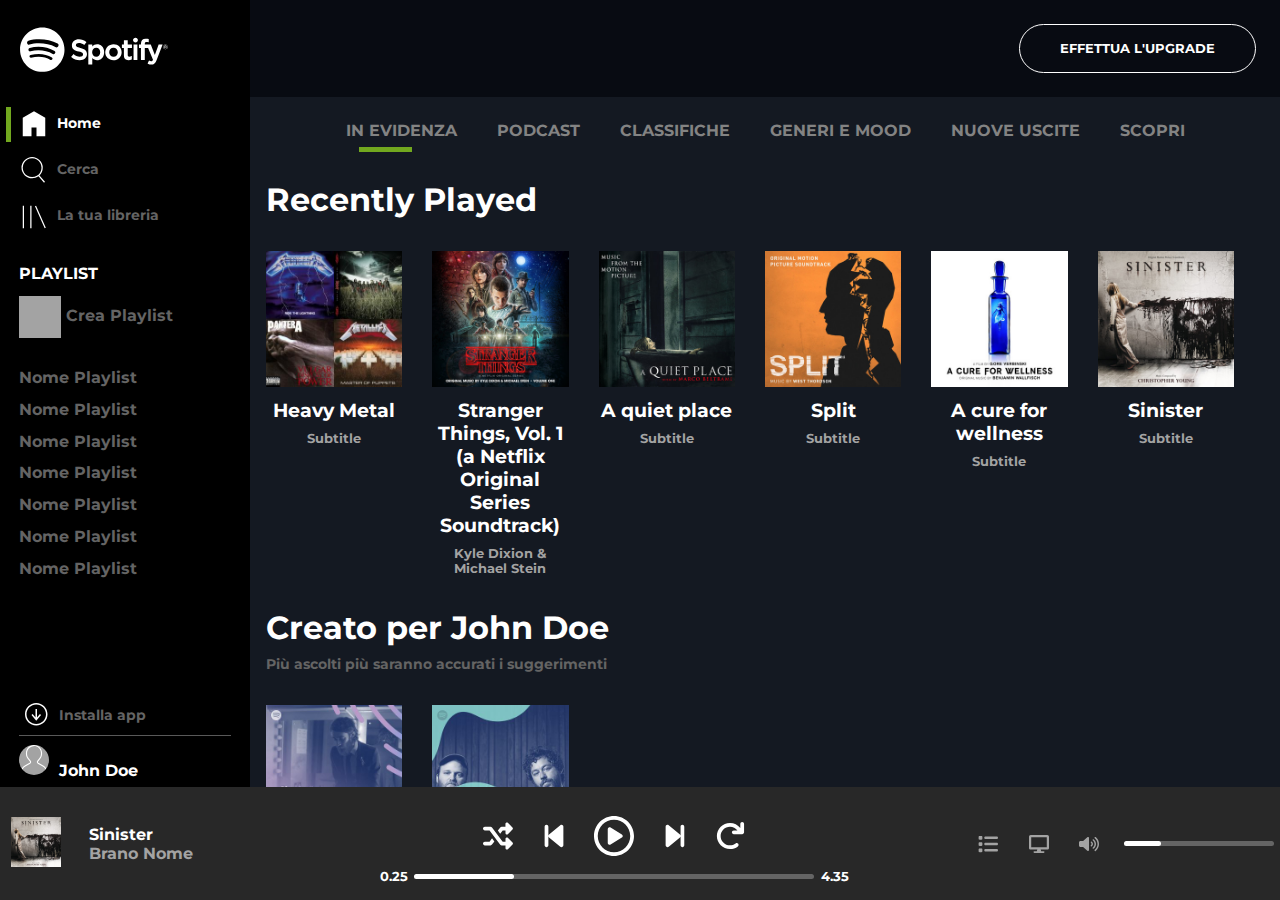
==== commit 8e136861: "Modified media query" ====
--- a/index.html
+++ b/index.html
@@ -36,7 +36,7 @@
                 </ul>
             </div>
 
-            <div class="playlist flex-grow">
+            <div class="playlist flex-grow overflow-auto">
                 <h1 class="text-medium ">PLAYLIST</h1>
                 <div class="playlist-square"><i class="square-add fa-solid fa-plus"></i></div>
                 <span>Crea Playlist</span>
@@ -252,6 +252,7 @@
           <svg xmlns="http://www.w3.org/2000/svg" viewBox="0 0 640 512"><!--! Font Awesome Pro 6.1.1 by @fontawesome - https://fontawesome.com License - https://fontawesome.com/license (Commercial License) Copyright 2022 Fonticons, Inc. --><path d="M412.6 182c-10.28-8.334-25.41-6.867-33.75 3.402c-8.406 10.24-6.906 25.35 3.375 33.74C393.5 228.4 400 241.8 400 255.1c0 14.17-6.5 27.59-17.81 36.83c-10.28 8.396-11.78 23.5-3.375 33.74c4.719 5.806 11.62 8.802 18.56 8.802c5.344 0 10.75-1.779 15.19-5.399C435.1 311.5 448 284.6 448 255.1S435.1 200.4 412.6 182zM473.1 108.2c-10.22-8.334-25.34-6.898-33.78 3.34c-8.406 10.24-6.906 25.35 3.344 33.74C476.6 172.1 496 213.3 496 255.1s-19.44 82.1-53.31 110.7c-10.25 8.396-11.75 23.5-3.344 33.74c4.75 5.775 11.62 8.771 18.56 8.771c5.375 0 10.75-1.779 15.22-5.431C518.2 366.9 544 313 544 255.1S518.2 145 473.1 108.2zM534.4 33.4c-10.22-8.334-25.34-6.867-33.78 3.34c-8.406 10.24-6.906 25.35 3.344 33.74C559.9 116.3 592 183.9 592 255.1s-32.09 139.7-88.06 185.5c-10.25 8.396-11.75 23.5-3.344 33.74C505.3 481 512.2 484 519.2 484c5.375 0 10.75-1.779 15.22-5.431C601.5 423.6 640 342.5 640 255.1S601.5 88.34 534.4 33.4zM301.2 34.98c-11.5-5.181-25.01-3.076-34.43 5.29L131.8 160.1H48c-26.51 0-48 21.48-48 47.96v95.92c0 26.48 21.49 47.96 48 47.96h83.84l134.9 119.8C272.7 477 280.3 479.8 288 479.8c4.438 0 8.959-.9314 13.16-2.835C312.7 471.8 320 460.4 320 447.9V64.12C320 51.55 312.7 40.13 301.2 34.98z"/></svg>
           <div class="timebar">
             <div class="timebar-i"></div>
+            <div class="timebar-circle"></div>
           </div>
         </div>
 
--- a/css/style.css
+++ b/css/style.css
@@ -521,8 +521,8 @@
 }
 
 
-.player-middle .timebar {
-    width: 400px;
+.timebar {
+    width: 100px;
     position: relative;
 }
 
@@ -538,15 +538,17 @@
     display: none;
 }
 
-.player-middle .timebar:hover .timebar-i {
+.timebar:hover .timebar-i {
     background: #72A81F;
 }
 
-.player-middle .timebar:hover .timebar-circle {
+.timebar:hover .timebar-circle {
     display: block;
 }
 
-
+.player-middle .timebar {
+    width: 400px;
+}
 
 
 
@@ -554,8 +556,12 @@
     width: 20px;
     height: 20px;
     margin: 0.8rem;
+    fill: var(--color-gray-light);
+    vertical-align: middle;
+}
+
+.player-right svg:hover {
     fill: var(--color-white);
-    vertical-align: middle;
 }
 
 
@@ -570,15 +576,13 @@
 /* MEDIA QUERY */
 
 
- @media screen and (max-width : 1300px) {
+ @media screen and (max-width : 1200px) {
 
     .square {
         flex-basis: calc(100% / 4 - 30px);
     }
     
-    .player-middle .timebar {
-        width: 100%;
-    }
+   
 
 } 
 
@@ -590,6 +594,9 @@
         flex-basis: calc(100% / 3 - 30px);
     }
 
+    .player-middle .timebar {
+        width: 300px;
+    }
     
     
 }
@@ -602,11 +609,18 @@
 
 
 
+
     .player-left-icons i {
         display: block;
         margin-bottom: 0.4rem;
     }
     
+
+    .player-middle .timebar {
+        width: 200px;
+    }
+    
+
 }
 
 
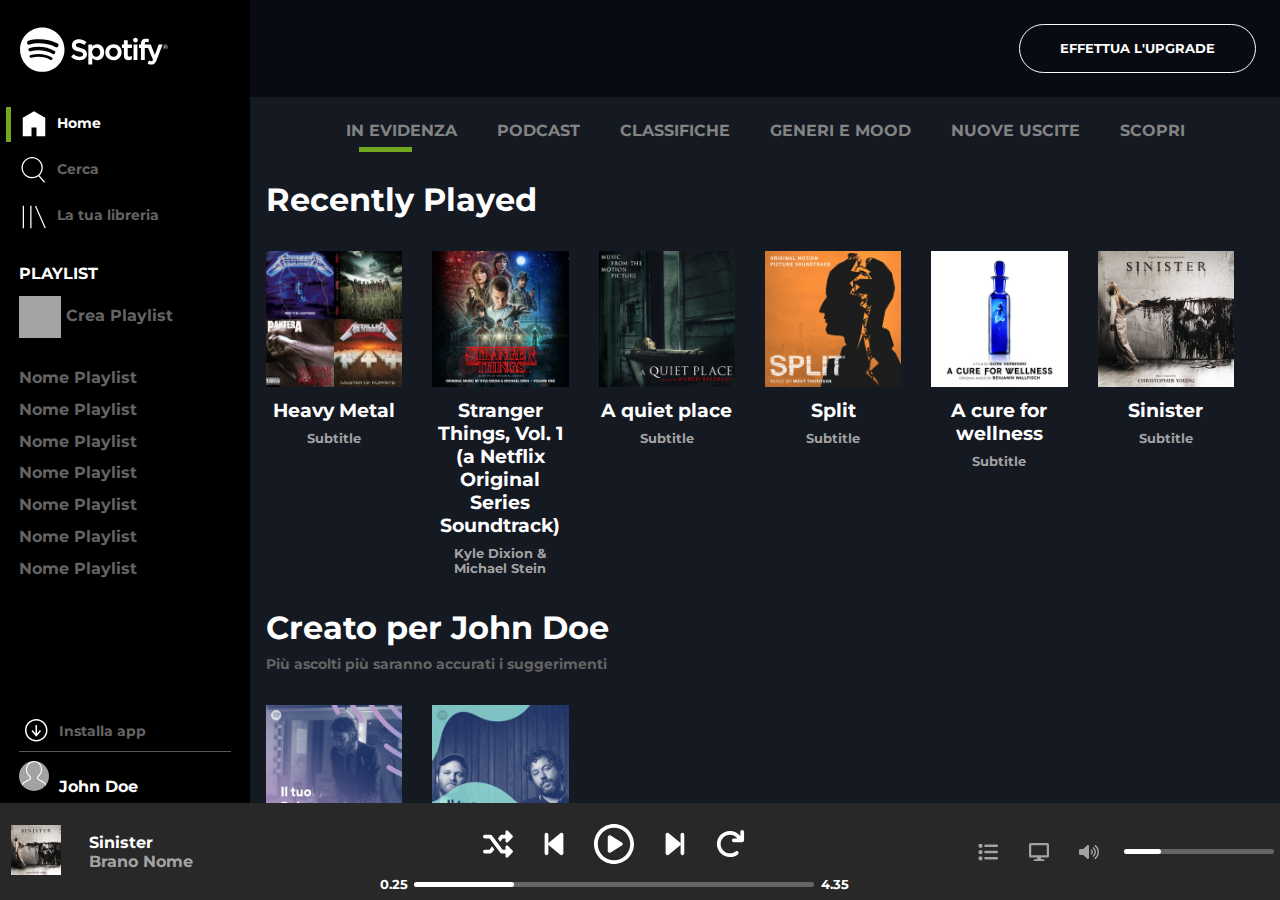
==== commit e59c6e31: "Adjustments to html files and modified bonus.css" ====
--- a/index.html
+++ b/index.html
@@ -30,7 +30,7 @@
             </div>
             <div class="sidebar-switch-section">
                 <ul>
-                    <li class="text-white"><img src="img/images/home.svg"" alt=""><span class="sidebar-switch-section-name">Home</span></li>
+                    <li class="text-white"><img src="img/images/home.svg" alt=""><span class="sidebar-switch-section-name">Home</span></li>
                     <li><img src="img/images/search.svg" alt=""><span class="sidebar-switch-section-name">Cerca</span></li>
                     <li><img src="img/images/libreria.svg" alt=""><span class="sidebar-switch-section-name">La tua libreria</span></li>
                 </ul>
--- a/css/style.css
+++ b/css/style.css
@@ -82,7 +82,7 @@
 }
 
 .bottom-player {
-    padding: 1rem 0;
+    padding: 0.5rem 0;
     flex-shrink: 0;
     background: var(--color-player);
     width: 100%;
@@ -664,7 +664,18 @@
         display: none;
     }
 
-}
+    .player-right {
+        display: flex;
+        flex-direction: column;
+    }
+    
+    .player-right .timebar {
+        width: 50px;
+    }
+
+}
+
+
 
 
 
